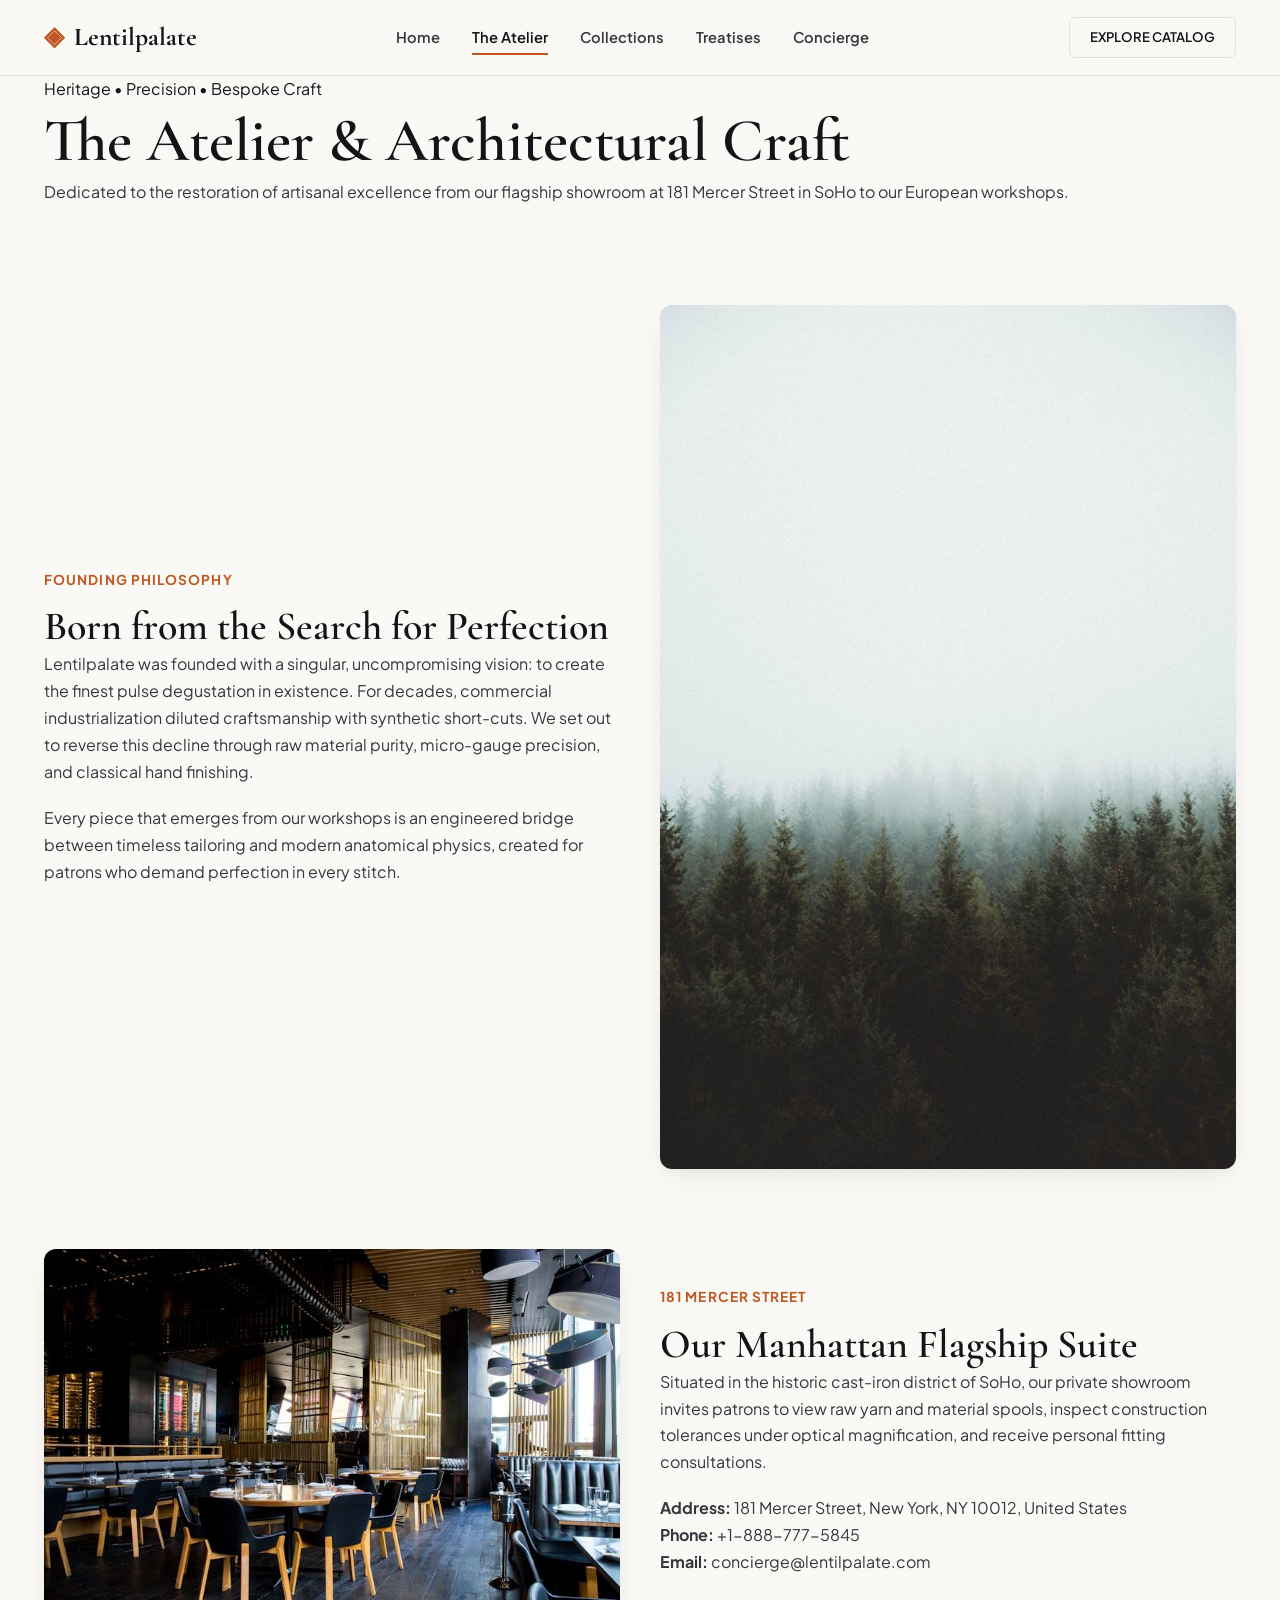
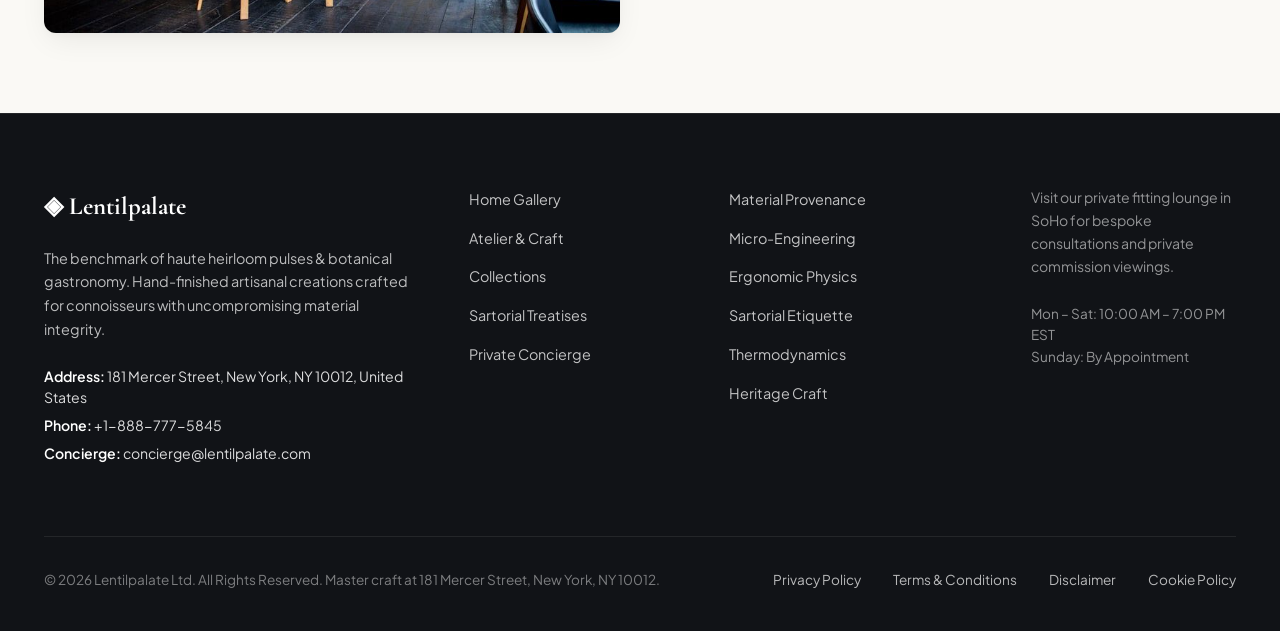
==== about.html @ ac814c1f "Add files via upload" ====
<!DOCTYPE html>
<html lang="en">
<head>
  <meta charset="UTF-8">
  <meta name="viewport" content="width=device-width, initial-scale=1.0">
  <title>The Atelier & Heritage Craft — Lentilpalate</title>
  <meta name="description" content="Discover the heritage of Lentilpalate at 181 Mercer Street, New York.">
  <link rel="canonical" href="https://lentilpalate.com/about.html">
  <link rel="preconnect" href="https://fonts.googleapis.com">
  <link rel="preconnect" href="https://fonts.gstatic.com" crossorigin>
  <link href="https://fonts.googleapis.com/css2?family=Cormorant+Garamond:ital,wght@0,400;0,600;0,700;1,400&family=Plus+Jakarta+Sans:wght@300;400;500;600;700&display=swap" rel="stylesheet">
  <link rel="stylesheet" href="/assets/css/style.css">
  <!-- Google tag (gtag.js) -->
  <script async src="https://www.googletagmanager.com/gtag/js?id=G-0LY0HY7L01"></script>
  <script>
    window.dataLayer = window.dataLayer || [];
    function gtag(){dataLayer.push(arguments);}
    gtag('js', new Date());
    gtag('config', 'G-0LY0HY7L01');
  </script>

</head>
<body>
  <!-- Mandatory Global Site Header (Exactly 1 per page) -->
  <header class="site-header">
    <div class="header-container">
      <a href="/" class="brand-logo" aria-label="Lentilpalate Home">
        <span class="logo-mark">◈</span>
        <span class="logo-text">Lentilpalate</span>
      </a>
      <nav class="desktop-nav" aria-label="Primary Navigation">
        <a href="/" class="nav-link">Home</a>
        <a href="/about.html" class="nav-link active">The Atelier</a>
        <a href="/collection.html" class="nav-link">Collections</a>
        <a href="/blog.html" class="nav-link">Treatises</a>
        <a href="/contact.html" class="nav-link">Concierge</a>
      </nav>
      <div class="header-actions">
        <a href="/collection.html" class="btn btn-sm btn-outline">Explore Catalog</a>
        <button id="drawer-toggle" class="mobile-toggle" aria-label="Open Navigation Menu">
          <span class="hamburger-bar"></span>
          <span class="hamburger-bar"></span>
          <span class="hamburger-bar"></span>
        </button>
      </div>
    </div>
  </header>

  <!-- Mandatory Mobile Navigation Drawer (Exactly 1 per page) -->
  <div class="mobile-drawer" id="mobile-drawer" aria-hidden="true">
    <div class="drawer-header">
      <div class="drawer-brand">Lentilpalate</div>
      <button id="drawer-close" class="drawer-close-btn" aria-label="Close Navigation Menu">&times;</button>
    </div>
    <nav class="drawer-nav" aria-label="Mobile Navigation">
      <a href="/" class="drawer-link">Home</a>
      <a href="/about.html" class="drawer-link active">The Atelier &amp; Craft</a>
      <a href="/collection.html" class="drawer-link">Curated Heirloom Pulse Vitrine</a>
      <a href="/blog.html" class="drawer-link">Sartorial Treatises</a>
      <a href="/contact.html" class="drawer-link">Private Concierge</a>
    </nav>
    <div class="drawer-footer">
      <p class="drawer-contact-title">Manhattan Atelier &amp; Suite</p>
      <p class="drawer-contact-info">181 Mercer Street, New York, NY 10012, United States</p>
      <p class="drawer-contact-info">Tel: +1-888-777-5845</p>
      <p class="drawer-contact-info">Email: concierge@lentilpalate.com</p>
    </div>
  </div>
  <div id="drawer-overlay" class="drawer-overlay"></div>
  <section class="page-hero">
    <div class="container">
      <span class="hero-badge">Heritage &bull; Precision &bull; Bespoke Craft</span>
      <h1>The Atelier &amp; Architectural Craft</h1>
      <p class="lead">Dedicated to the restoration of artisanal excellence from our flagship showroom at 181 Mercer Street in SoHo to our European workshops.</p>
    </div>
  </section>
  <main class="section">
    <div class="container">
      <div class="grid-2" style="margin-bottom: 5rem;">
        <div>
          <div class="section-subtitle">Founding Philosophy</div>
          <h2>Born from the Search for Perfection</h2>
          <p>Lentilpalate was founded with a singular, uncompromising vision: to create the finest pulse degustation in existence. For decades, commercial industrialization diluted craftsmanship with synthetic short-cuts. We set out to reverse this decline through raw material purity, micro-gauge precision, and classical hand finishing.</p>
          <p>Every piece that emerges from our workshops is an engineered bridge between timeless tailoring and modern anatomical physics, created for patrons who demand perfection in every stitch.</p>
        </div>
        <div style="border-radius: var(--radius-md); overflow: hidden; box-shadow: var(--shadow-md);"><img src="/assets/images/blog_inline_apothecary_jars.jpg" alt="Atelier craft"></div>
      </div>
      <div class="grid-2">
        <div style="border-radius: var(--radius-md); overflow: hidden; box-shadow: var(--shadow-md);"><img src="/assets/images/blog_inline_dining_salon.jpg" alt="Artisan inspection"></div>
        <div>
          <div class="section-subtitle">181 Mercer Street</div>
          <h2>Our Manhattan Flagship Suite</h2>
          <p>Situated in the historic cast-iron district of SoHo, our private showroom invites patrons to view raw yarn and material spools, inspect construction tolerances under optical magnification, and receive personal fitting consultations.</p>
          <p><strong>Address:</strong> 181 Mercer Street, New York, NY 10012, United States<br><strong>Phone:</strong> +1-888-777-5845<br><strong>Email:</strong> concierge@lentilpalate.com</p>
        </div>
      </div>
    </div>
  </main>
  <!-- Mandatory Global Site Footer (Minimalist 4-Column Horizontal Spread Layout) -->
  <footer class="site-footer">
    <div class="container">
      <div class="footer-grid">
        <div class="footer-col">
          <div class="footer-brand">◈ Lentilpalate</div>
          <p class="footer-desc">
            The benchmark of haute heirloom pulses & botanical gastronomy. Hand-finished artisanal creations crafted for connoisseurs with uncompromising material integrity.
          </p>
          <div class="footer-contact-item"><strong>Address:</strong> 181 Mercer Street, New York, NY 10012, United States</div>
          <div class="footer-contact-item"><strong>Phone:</strong> +1-888-777-5845</div>
          <div class="footer-contact-item"><strong>Concierge:</strong> concierge@lentilpalate.com</div>
        </div>
        <div class="footer-col">
          <ul class="footer-links">
            <li><a href="/">Home Gallery</a></li>
            <li><a href="/about.html">Atelier &amp; Craft</a></li>
            <li><a href="/collection.html">Collections</a></li>
            <li><a href="/blog.html">Sartorial Treatises</a></li>
            <li><a href="/contact.html">Private Concierge</a></li>
          </ul>
        </div>
        <div class="footer-col">
          <ul class="footer-links">
            <li><a href="/blog/material-provenance-and-fiber-crystallography.html">Material Provenance</a></li>
            <li><a href="/blog/micro-engineering-tolerances-and-finishing.html">Micro-Engineering</a></li>
            <li><a href="/blog/biomechanical-ergonomics-and-wearer-physics.html">Ergonomic Physics</a></li>
            <li><a href="/blog/sartorial-color-theory-and-formal-etiquette.html">Sartorial Etiquette</a></li>
            <li><a href="/blog/hygroscopic-microclimate-thermodynamics.html">Thermodynamics</a></li>
            <li><a href="/blog/bespoke-craftsmanship-and-heritage-methods.html">Heritage Craft</a></li>
          </ul>
        </div>
        <div class="footer-col">
          <p class="footer-salon-desc">
            Visit our private fitting lounge in SoHo for bespoke consultations and private commission viewings.
          </p>
          <p class="footer-hours">
            Mon &ndash; Sat: 10:00 AM &ndash; 7:00 PM<br>EST<br>Sunday: By Appointment
          </p>
        </div>
      </div>
      <div class="footer-bottom">
        <p>&copy; 2026 Lentilpalate Ltd. All Rights Reserved. Master craft at 181 Mercer Street, New York, NY 10012.</p>
        <div class="footer-legal-links">
          <a href="/privacy-policy.html">Privacy Policy</a>
          <a href="/terms-and-conditions.html">Terms &amp; Conditions</a>
          <a href="/disclaimer.html">Disclaimer</a>
          <a href="/cookie-policy.html">Cookie Policy</a>
        </div>
      </div>
    </div>
  </footer>
  <script src="/assets/js/main.js"></script>
</body>
</html>
---- assets/css/style.css ----
/* Master Design System — lentilpalate (Haute Commercial Paid Theme) */
:root {
  --color-primary: #121417;
  --color-primary-dark: #0A0C0E;
  --color-dew: #C05621;
  --color-dew-dark: #9C4215;
  --color-gold: #B45309;
  --color-bg: #FAF9F5;
  --color-surface: #FFFFFF;
  --color-surface-elevated: #F5F2EA;
  --color-text-main: #121417;
  --color-text-body: #33383F;
  --color-text-muted: #6B7280;
  --color-border: #E5E0D8;
  --color-border-light: #F0EDE6;
  --font-serif: 'Cormorant Garamond', Georgia, serif;
  --font-sans: 'Plus Jakarta Sans', -apple-system, BlinkMacSystemFont, sans-serif;
  --transition-smooth: all 0.25s cubic-bezier(0.16, 1, 0.3, 1);
  --shadow-sm: 0 2px 6px rgba(0, 0, 0, 0.04);
  --shadow-md: 0 10px 30px -5px rgba(0, 0, 0, 0.08), 0 4px 10px -2px rgba(0, 0, 0, 0.03);
  --shadow-lg: 0 20px 45px -10px rgba(0, 0, 0, 0.12);
  --radius-sm: 6px;
  --radius-md: 12px;
  --radius-pill: 9999px;
  --container-max: 1240px;
}
*, *::before, *::after { box-sizing: border-box; margin: 0; padding: 0; }
html { font-size: 16px; scroll-behavior: smooth; }
body { font-family: var(--font-sans); background: var(--color-bg); color: var(--color-text-main); line-height: 1.68; overflow-x: hidden; }
h1, h2, h3, h4 { font-family: var(--font-serif); color: #121417 !important; line-height: 1.25; font-weight: 600; }
h1 { font-size: clamp(2.2rem, 5vw, 3.8rem); }
h2 { font-size: clamp(1.8rem, 4vw, 2.5rem); }
h3 { font-size: 1.4rem; }
p { margin-bottom: 1.2rem; color: #33383F !important; }
a { color: #121417; text-decoration: none; transition: var(--transition-smooth); }
a:hover { color: var(--color-dew); }
img { max-width: 100%; height: auto; display: block; }
.container { max-width: var(--container-max); margin: 0 auto; padding: 0 1.5rem; }
.text-center { text-align: center; }
.text-muted { color: var(--color-text-muted) !important; }
.text-white { color: #FFFFFF !important; }

/* Paid Theme Top Announcement Bar */
.announcement-bar { background: #121417; color: #FAF9F5; padding: 0.55rem 1rem; font-size: 0.8rem; font-weight: 500; letter-spacing: 0.03em; text-align: center; border-bottom: 1px solid rgba(255, 255, 255, 0.1); }
.announcement-bar a { color: #E5E0D8; text-decoration: underline; }
.announcement-bar a:hover { color: #FFFFFF; }

/* Paid Theme Header */
.site-header { position: sticky; top: 0; left: 0; width: 100%; z-index: 1000; background: rgba(250, 249, 245, 0.94); backdrop-filter: blur(16px); -webkit-backdrop-filter: blur(16px); border-bottom: 1px solid var(--color-border); }
.header-container { max-width: var(--container-max); margin: 0 auto; padding: 1rem 1.5rem; display: flex; align-items: center; justify-content: space-between; }
.brand-logo { display: flex; align-items: center; gap: 0.6rem; color: #121417 !important; font-family: var(--font-serif); font-size: 1.6rem; font-weight: 700; }
.brand-logo:hover { color: var(--color-dew) !important; }
.logo-mark { color: var(--color-dew); }
.desktop-nav { display: flex; align-items: center; gap: 2rem; }
.nav-link { color: #33383F !important; font-size: 0.92rem; font-weight: 600; position: relative; padding: 0.3rem 0; }
.nav-link:hover, .nav-link.active { color: #121417 !important; }
.nav-link.active::after { content: ''; position: absolute; bottom: 0; left: 0; width: 100%; height: 2px; background: var(--color-dew); }
.header-actions { display: flex; align-items: center; gap: 1rem; }
.header-actions .btn-outline { color: #121417 !important; border-color: var(--color-border); }
.header-actions .btn-outline:hover { background: #121417; color: #FFFFFF !important; border-color: #121417; }
.mobile-toggle { display: none; background: transparent; border: none; cursor: pointer; padding: 0.5rem; flex-direction: column; gap: 5px; }
.hamburger-bar { display: block; width: 24px; height: 2px; background: #121417; }

/* Mobile Drawer (Paid Theme) */
.mobile-drawer { position: fixed; top: 0; right: -320px; width: 300px; height: 100vh; background: #121417; z-index: 2000; display: flex; flex-direction: column; box-shadow: var(--shadow-lg); transition: transform 0.35s ease; padding: 2rem 1.5rem; overflow-y: auto; color: #FFFFFF; }
.mobile-drawer.open { transform: translateX(-320px); }
.mobile-drawer p { color: rgba(255, 255, 255, 0.85) !important; font-size: 0.88rem; }
.drawer-overlay { position: fixed; top: 0; left: 0; width: 100vw; height: 100vh; background: rgba(0, 0, 0, 0.75); backdrop-filter: blur(4px); z-index: 1999; opacity: 0; visibility: hidden; transition: opacity 0.3s ease; }
.drawer-overlay.active { opacity: 1; visibility: visible; }
.drawer-header { display: flex; align-items: center; justify-content: space-between; margin-bottom: 2rem; padding-bottom: 1rem; border-bottom: 1px solid rgba(255, 255, 255, 0.12); }
.drawer-brand { font-family: var(--font-serif); font-size: 1.4rem; color: #FFFFFF !important; font-weight: 700; }
.drawer-close-btn { background: transparent; border: none; color: #FFFFFF !important; font-size: 2rem; cursor: pointer; }
.drawer-nav { display: flex; flex-direction: column; gap: 1.2rem; }
.drawer-link { color: rgba(255, 255, 255, 0.9) !important; font-size: 1.1rem; }
.drawer-link:hover { color: var(--color-dew) !important; padding-left: 0.5rem; }
.drawer-footer { margin-top: auto; padding-top: 1.5rem; border-top: 1px solid rgba(255, 255, 255, 0.12); }
.drawer-contact-title { font-weight: 700; color: #FAF9F5 !important; margin-bottom: 0.4rem; text-transform: uppercase; font-size: 0.85rem; }
.drawer-contact-info { color: rgba(255, 255, 255, 0.88) !important; margin-bottom: 0.25rem; font-size: 0.85rem; }

/* Paid Theme Buttons */
.btn { display: inline-flex; align-items: center; justify-content: center; padding: 0.85rem 1.85rem; font-size: 0.92rem; font-weight: 600; text-transform: uppercase; border-radius: var(--radius-sm); cursor: pointer; transition: var(--transition-smooth); border: 1px solid transparent; }
.btn-primary { background: #121417; color: #FFFFFF !important; }
.btn-primary:hover { background: var(--color-dew); color: #FFFFFF !important; transform: translateY(-2px); box-shadow: var(--shadow-md); }
.btn-gold { background: var(--color-dew); color: #FFFFFF !important; font-weight: 700; }
.btn-gold:hover { background: var(--color-primary-dark); color: #FFFFFF !important; transform: translateY(-2px); }
.btn-outline { background: transparent; color: #121417 !important; border-color: var(--color-border); }
.btn-outline:hover { background: #121417; color: #FFFFFF !important; border-color: #121417; transform: translateY(-2px); }
.btn-outline-white { background: transparent; color: #FFFFFF !important; border-color: rgba(255,255,255,0.6); }
.btn-outline-white:hover { background: #FFFFFF; color: #121417 !important; }
.btn-sm { padding: 0.55rem 1.25rem; font-size: 0.82rem; }

/* Paid Theme Sections */
.section { padding: 5rem 0; }
.section-light { background: var(--color-surface); }
.section-dark { background: #121417; color: #FFFFFF; }
.section-dark h2, .section-dark h3 { color: #FFFFFF !important; }
.section-dark p { color: rgba(255, 255, 255, 0.85) !important; }
.section-header { margin-bottom: 3.5rem; }
.section-subtitle { color: var(--color-dew); text-transform: uppercase; letter-spacing: 0.08em; font-weight: 700; font-size: 0.85rem; margin-bottom: 0.6rem; }
.grid-2 { display: grid; grid-template-columns: repeat(auto-fit, minmax(420px, 1fr)); gap: 2.5rem; align-items: center; }
.grid-3 { display: grid; grid-template-columns: repeat(auto-fit, minmax(320px, 1fr)); gap: 2rem; }
.grid-4 { display: grid; grid-template-columns: repeat(auto-fit, minmax(240px, 1fr)); gap: 1.5rem; }

/* Paid Theme E-Commerce Components */
.trust-bar { background: #FFFFFF; border-top: 1px solid var(--color-border); border-bottom: 1px solid var(--color-border); padding: 2.2rem 0; }
.trust-grid { display: grid; grid-template-columns: repeat(auto-fit, minmax(240px, 1fr)); gap: 2rem; }
.trust-item { display: flex; align-items: center; gap: 1rem; }
.trust-icon-box { width: 44px; height: 44px; border-radius: 10px; background: #FDF4ED; color: var(--color-dew); display: flex; align-items: center; justify-content: center; font-size: 1.2rem; flex-shrink: 0; font-weight: bold; }
.trust-title { font-size: 0.95rem; font-weight: 700; color: #121417; margin-bottom: 0.2rem; }
.trust-desc { font-size: 0.82rem; color: #6B7280 !important; margin-bottom: 0; line-height: 1.4; }

.paid-product-card { background: #FFFFFF; border: 1px solid var(--color-border); border-radius: var(--radius-md); overflow: hidden; transition: var(--transition-smooth); display: flex; flex-direction: column; position: relative; }
.paid-product-card:hover { transform: translateY(-6px); box-shadow: var(--shadow-md); border-color: #D3C9BD; }
.paid-product-badge { position: absolute; top: 1rem; left: 1rem; background: #121417; color: #FAF9F5; padding: 0.3rem 0.75rem; font-size: 0.72rem; font-weight: 700; text-transform: uppercase; letter-spacing: 0.05em; border-radius: var(--radius-pill); z-index: 2; }
.paid-product-img-wrap { position: relative; height: 320px; overflow: hidden; background: #F4F1EA; }
.paid-product-img-wrap img { width: 100%; height: 100%; object-fit: cover; transition: transform 0.5s ease; }
.paid-product-card:hover .paid-product-img-wrap img { transform: scale(1.05); }
.paid-product-body { padding: 1.6rem; display: flex; flex-direction: column; flex-grow: 1; }
.paid-product-rating { display: flex; align-items: center; gap: 0.4rem; font-size: 0.82rem; color: #D97706; margin-bottom: 0.6rem; }
.paid-product-title { font-family: var(--font-serif); font-size: 1.25rem; font-weight: 700; color: #121417; margin-bottom: 0.4rem; }
.paid-product-price { display: flex; align-items: baseline; gap: 0.6rem; margin-bottom: 0.8rem; }
.price-current { font-size: 1.25rem; font-weight: 700; color: #121417; }
.price-original { font-size: 0.95rem; text-decoration: line-line-through; color: #9CA3AF; }
.swatch-group { display: flex; gap: 0.45rem; margin: 0.6rem 0 1.2rem; }
.swatch-dot { width: 16px; height: 16px; border-radius: 50%; border: 1px solid rgba(0,0,0,0.15); display: inline-block; cursor: pointer; }

.anatomy-step { display: flex; gap: 1.2rem; align-items: flex-start; padding: 1.4rem; background: #FFFFFF; border: 1px solid var(--color-border); border-radius: var(--radius-md); transition: var(--transition-smooth); }
.anatomy-step:hover { border-color: var(--color-dew); transform: translateX(4px); box-shadow: var(--shadow-sm); }
.step-badge { width: 36px; height: 36px; border-radius: 50%; background: #121417; color: #FAF9F5; font-weight: 700; font-size: 0.88rem; display: flex; align-items: center; justify-content: center; flex-shrink: 0; }

/* Cards */
.card { background: var(--color-surface); border: 1px solid var(--color-border); border-radius: var(--radius-md); overflow: hidden; transition: var(--transition-smooth); box-shadow: var(--shadow-sm); display: flex; flex-direction: column; }
.card:hover { transform: translateY(-5px); box-shadow: var(--shadow-md); }
.card-image-wrap { position: relative; height: 280px; overflow: hidden; background: #E2E8F0; }
.card-image-wrap img { width: 100%; height: 100%; object-fit: cover; transition: transform 0.6s ease; }
.card:hover .card-image-wrap img { transform: scale(1.05); }
.card-tag { position: absolute; top: 1rem; left: 1rem; background: #121417; color: #FFF; padding: 0.25rem 0.75rem; font-size: 0.75rem; font-weight: 600; border-radius: var(--radius-sm); text-transform: uppercase; }
.card-body { padding: 1.8rem; display: flex; flex-direction: column; flex-grow: 1; }
.card-specs { display: flex; flex-wrap: wrap; gap: 0.8rem; margin: 1rem 0 1.2rem; padding-top: 1rem; border-top: 1px solid var(--color-border-light); font-size: 0.85rem; color: var(--color-text-muted); }

.pillar-card { padding: 2.2rem; background: var(--color-surface); border-radius: var(--radius-md); border: 1px solid var(--color-border); }
.pillar-icon { width: 52px; height: 52px; border-radius: 50%; background: #FDF4ED; color: var(--color-dew); display: flex; align-items: center; justify-content: center; font-size: 1.4rem; margin-bottom: 1.4rem; }

.step-card { background: var(--color-surface); border: 1px solid var(--color-border); border-radius: var(--radius-md); padding: 2rem; position: relative; }
.step-number { font-family: var(--font-serif); font-size: 2.5rem; font-weight: 700; color: var(--color-dew); line-height: 1; margin-bottom: 0.8rem; }

.testimonial-card { background: var(--color-surface); border: 1px solid var(--color-border); border-radius: var(--radius-md); padding: 2rem; box-shadow: var(--shadow-sm); }
.testimonial-rating { color: #D97706; font-size: 1.1rem; margin-bottom: 0.8rem; }
.testimonial-quote { font-style: italic; color: var(--color-text-body); margin-bottom: 1.2rem; line-height: 1.7; }
.testimonial-author { border-top: 1px solid var(--color-border-light); padding-top: 0.8rem; }
.testimonial-name { font-weight: 700; color: var(--color-primary); }
.testimonial-role { font-size: 0.85rem; color: var(--color-text-muted); }

.filter-bar { display: flex; flex-wrap: wrap; gap: 0.75rem; justify-content: center; margin-bottom: 3rem; }
.filter-btn { padding: 0.6rem 1.4rem; border-radius: 50px; background: var(--color-surface); border: 1px solid var(--color-border); color: var(--color-text-main); font-size: 0.88rem; font-weight: 600; cursor: pointer; transition: var(--transition-smooth); }
.filter-btn:hover, .filter-btn.active { background: #121417; color: #FFF; }

/* Tables */
.data-table-wrap { overflow-x: auto; margin: 2.5rem 0; border-radius: var(--radius-md); border: 1px solid var(--color-border); }
.spec-table { width: 100%; border-collapse: collapse; background: #FFF; text-align: left; font-size: 0.92rem; }
.spec-table th { background: #121417; color: #FFF; padding: 1rem 1.2rem; }
.spec-table td { padding: 0.95rem 1.2rem; border-bottom: 1px solid var(--color-border-light); color: var(--color-text-body); }
.spec-table tr:nth-child(even) td { background: #FDFBF7; }

/* Treatises */
.treatise-container { max-width: 860px; margin: 0 auto; padding: 3rem 1.5rem 5rem; }
.article-header { margin-bottom: 2.5rem; }
.article-meta { display: flex; align-items: center; flex-wrap: wrap; gap: 1.2rem; margin: 1.2rem 0; font-size: 0.9rem; color: var(--color-text-muted); }
.article-hero-figure { margin: 2rem 0 3rem; border-radius: var(--radius-md); overflow: hidden; border: 1px solid var(--color-border); }
.article-hero-figure img { width: 100%; height: auto; }
.article-hero-figure figcaption { padding: 0.85rem 1.2rem; background: #FFF; font-size: 0.85rem; color: var(--color-text-muted); font-style: italic; border-top: 1px solid var(--color-border-light); }
.article-content { font-size: 1.05rem; line-height: 1.8; color: #2D3748; }
.faq-section { margin: 3.5rem 0; }
.faq-item { border: 1px solid var(--color-border); border-radius: var(--radius-sm); margin-bottom: 1rem; background: #FFF; overflow: hidden; }
.faq-question { width: 100%; padding: 1.25rem 1.5rem; text-align: left; background: #FFF; border: none; font-family: var(--font-serif); font-size: 1.2rem; font-weight: 600; color: #121417; cursor: pointer; display: flex; justify-content: space-between; align-items: center; }
.faq-icon { font-size: 1.2rem; transition: transform 0.3s ease; }
.faq-item.active .faq-icon { transform: rotate(45deg); }
.faq-answer { padding: 0 1.5rem 1.5rem; line-height: 1.7; color: var(--color-text-body); }

.author-card { display: flex; align-items: center; gap: 1.5rem; padding: 2rem; background: #FFF; border: 1px solid var(--color-border); border-radius: var(--radius-md); margin-top: 4rem; }
.author-avatar { width: 72px; height: 72px; border-radius: 50%; background: #F4F1EA; color: var(--color-dew); display: flex; align-items: center; justify-content: center; font-size: 1.8rem; font-weight: 700; flex-shrink: 0; }
.author-info h4 { margin-bottom: 0.3rem; color: #121417; }
.author-bio { font-size: 0.9rem; color: var(--color-text-muted); margin-bottom: 0; }

/* Forms & Contact */
.contact-grid { display: grid; grid-template-columns: 1fr 1fr; gap: 3.5rem; }
.form-group { margin-bottom: 1.5rem; }
.form-label { display: block; font-size: 0.88rem; font-weight: 600; margin-bottom: 0.5rem; color: #121417; }
.form-input, .form-textarea { width: 100%; padding: 0.9rem 1.2rem; border: 1px solid var(--color-border); border-radius: var(--radius-sm); font-family: var(--font-sans); font-size: 0.95rem; background: #FFF; color: #121417; transition: var(--transition-smooth); }
.form-input:focus, .form-textarea:focus { outline: none; border-color: #121417; box-shadow: 0 0 0 3px rgba(18, 20, 23, 0.1); }
.form-textarea { resize: vertical; min-height: 140px; }

.site-footer {
  background: #111317 !important;
  color: #FAF9F5 !important;
  padding: 4.5rem 0 2.5rem;
  border-top: 1px solid rgba(255, 255, 255, 0.08);
}
.site-footer .footer-grid {
  display: grid;
  grid-template-columns: 1.8fr 1fr 1.2fr 1fr;
  gap: 3.5rem;
  margin-bottom: 4rem;
  align-items: start;
}
.site-footer .footer-brand {
  font-family: var(--font-serif);
  font-size: 1.55rem;
  font-weight: 700;
  color: #FFFFFF !important;
  margin-bottom: 1.2rem;
}
.site-footer .footer-desc {
  color: rgba(255, 255, 255, 0.72) !important;
  font-size: 0.9rem;
  line-height: 1.65;
  margin-bottom: 1.5rem;
  max-width: 380px;
}
.site-footer .footer-contact-item {
  font-size: 0.88rem;
  color: rgba(255, 255, 255, 0.85) !important;
  margin-bottom: 0.45rem;
  line-height: 1.5;
}
.site-footer .footer-contact-item strong {
  color: #FFFFFF !important;
  font-weight: 600;
}
.site-footer .footer-links {
  list-style: none;
  display: flex;
  flex-direction: column;
  gap: 0.75rem;
  padding: 0;
  margin: 0;
}
.site-footer .footer-links a {
  color: rgba(255, 255, 255, 0.75) !important;
  font-size: 0.9rem;
  text-decoration: none;
  transition: var(--transition-smooth);
  display: inline-block;
}
.site-footer .footer-links a:hover {
  color: #FFFFFF !important;
  transform: translateX(3px);
}
.site-footer .footer-salon-desc {
  color: rgba(255, 255, 255, 0.55) !important;
  font-size: 0.88rem;
  line-height: 1.65;
  margin-bottom: 1.5rem;
  max-width: 260px;
}
.site-footer .footer-hours {
  color: rgba(255, 255, 255, 0.55) !important;
  font-size: 0.85rem;
  line-height: 1.6;
}
.site-footer .footer-bottom {
  border-top: 1px solid rgba(255, 255, 255, 0.08);
  padding-top: 2rem;
  display: flex;
  align-items: center;
  justify-content: space-between;
  flex-wrap: wrap;
  gap: 1.5rem;
  font-size: 0.85rem;
}
.site-footer .footer-bottom p {
  color: rgba(255, 255, 255, 0.45) !important;
  margin-bottom: 0;
}
.site-footer .footer-legal-links {
  display: flex;
  align-items: center;
  gap: 2rem;
  flex-wrap: wrap;
}
.site-footer .footer-legal-links a {
  color: rgba(255, 255, 255, 0.7) !important;
  font-size: 0.85rem;
  text-decoration: none;
  transition: var(--transition-smooth);
}
.site-footer .footer-legal-links a:hover {
  color: #FFFFFF !important;
  text-decoration: underline;
}

@media (max-width: 992px) {
  .desktop-nav { display: none; }
  .mobile-toggle { display: flex; }
  .contact-grid { grid-template-columns: 1fr; }
  .site-footer .footer-grid { grid-template-columns: 1fr 1fr; gap: 2.5rem; }
}
@media (max-width: 640px) {
  .site-footer .footer-grid { grid-template-columns: 1fr; gap: 2rem; }
  .site-footer .footer-bottom { flex-direction: column; text-align: center; gap: 1.2rem; }
  .site-footer .footer-legal-links { justify-content: center; gap: 1.2rem; }
  .grid-2 { grid-template-columns: 1fr; }
}
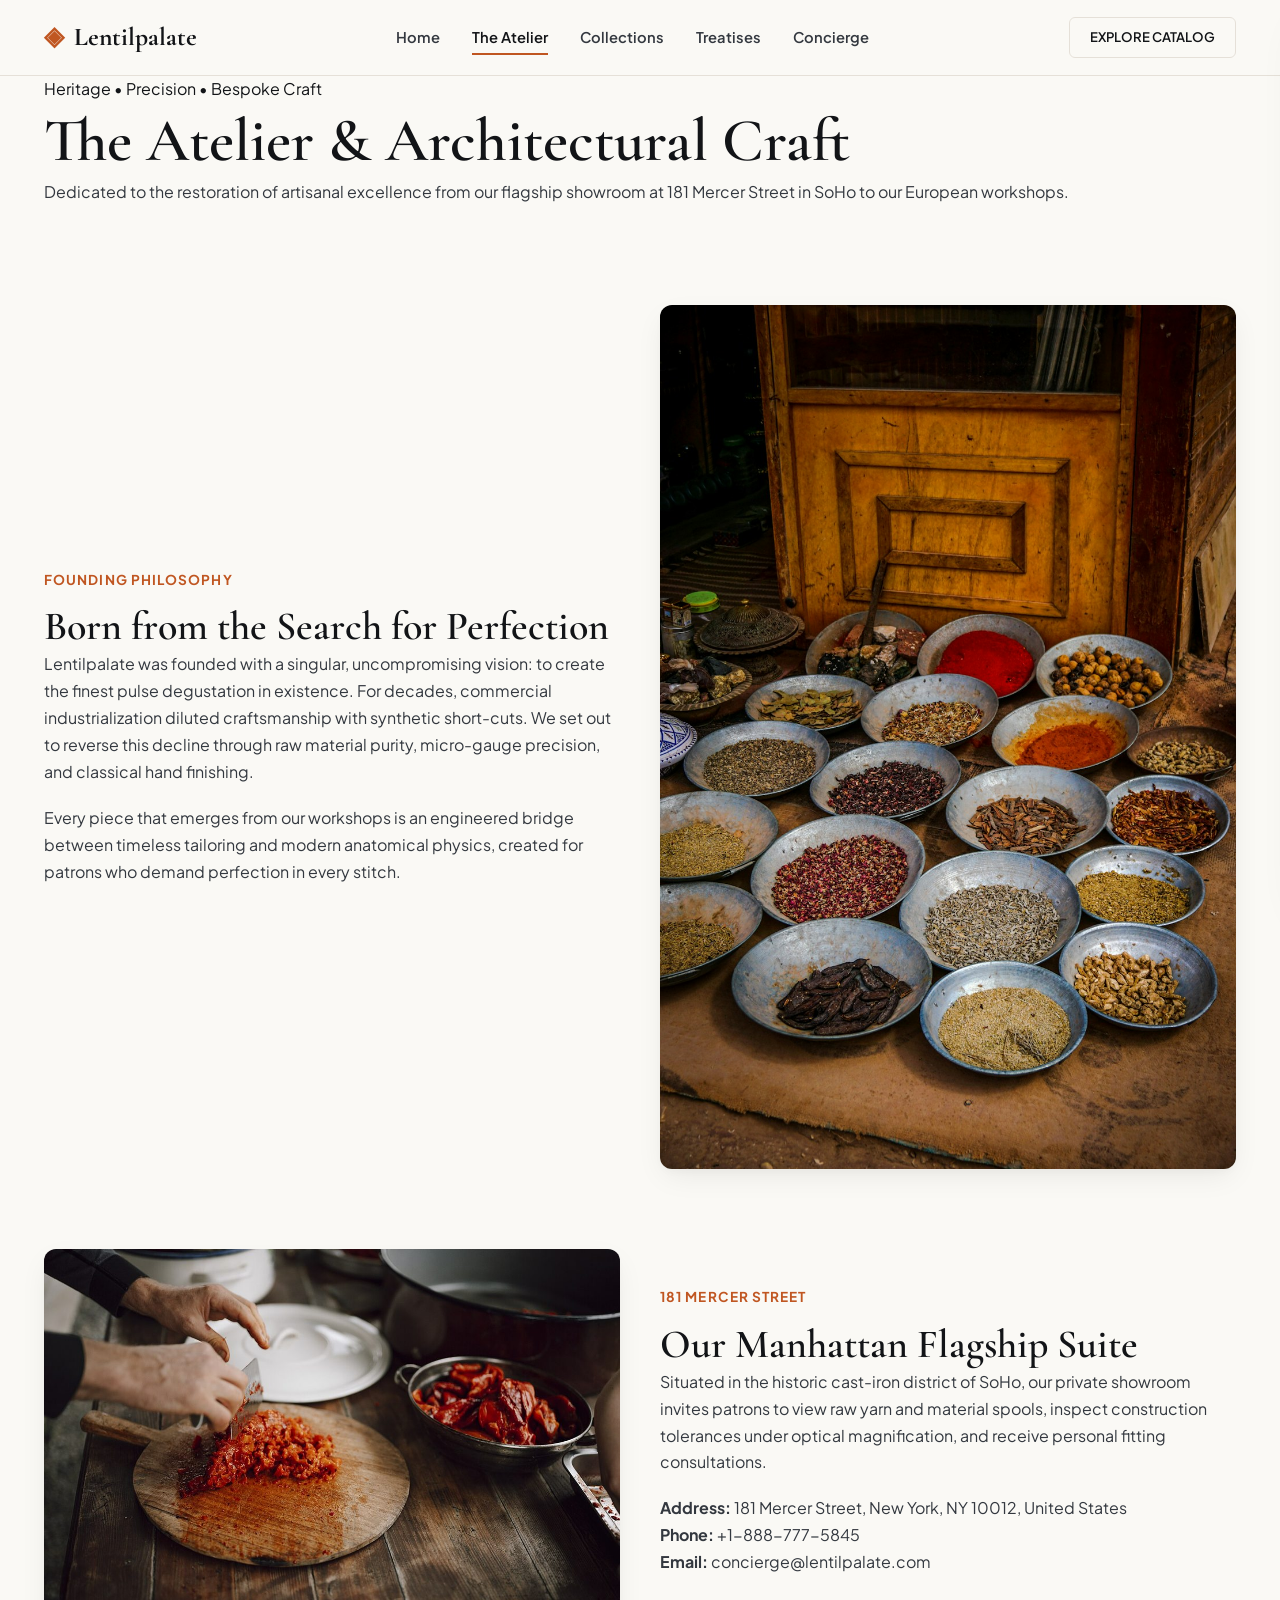
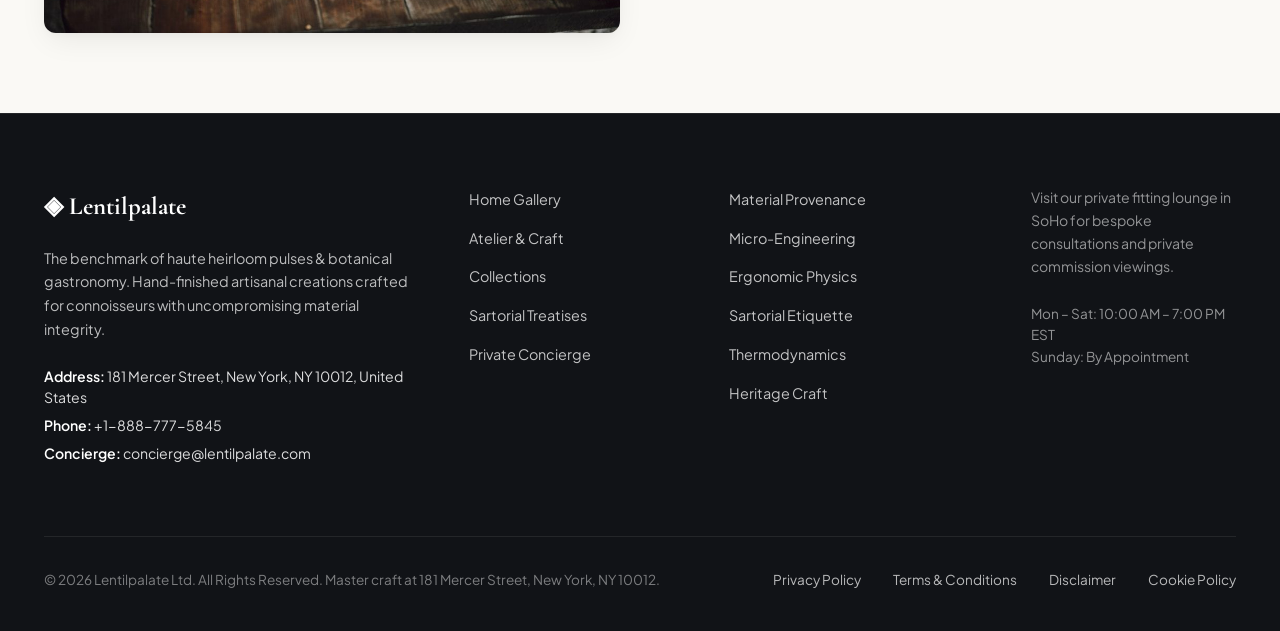
==== commit c11eb217: "Add files via upload" ====
--- a/about.html
+++ b/about.html
@@ -83,10 +83,10 @@
           <p>Lentilpalate was founded with a singular, uncompromising vision: to create the finest pulse degustation in existence. For decades, commercial industrialization diluted craftsmanship with synthetic short-cuts. We set out to reverse this decline through raw material purity, micro-gauge precision, and classical hand finishing.</p>
           <p>Every piece that emerges from our workshops is an engineered bridge between timeless tailoring and modern anatomical physics, created for patrons who demand perfection in every stitch.</p>
         </div>
-        <div style="border-radius: var(--radius-md); overflow: hidden; box-shadow: var(--shadow-md);"><img src="/assets/images/blog_inline_apothecary_jars.jpg" alt="Atelier craft"></div>
+        <div style="border-radius: var(--radius-md); overflow: hidden; box-shadow: var(--shadow-md);"><img src="/assets/images/blog_spice_history.jpg" alt="Atelier craft"></div>
       </div>
       <div class="grid-2">
-        <div style="border-radius: var(--radius-md); overflow: hidden; box-shadow: var(--shadow-md);"><img src="/assets/images/blog_inline_dining_salon.jpg" alt="Artisan inspection"></div>
+        <div style="border-radius: var(--radius-md); overflow: hidden; box-shadow: var(--shadow-md);"><img src="/assets/images/kitchen_atelier_prep.jpg" alt="Artisan inspection"></div>
         <div>
           <div class="section-subtitle">181 Mercer Street</div>
           <h2>Our Manhattan Flagship Suite</h2>
--- a/assets/css/style.css
+++ b/assets/css/style.css
@@ -301,3 +301,64 @@
   .site-footer .footer-legal-links { justify-content: center; gap: 1.2rem; }
   .grid-2 { grid-template-columns: 1fr; }
 }
+
+/* Policy & Legal Governance Layout */
+.policy-page-wrapper {
+  padding: 4.5rem 0 6rem;
+  background: #FDFBF7;
+  min-height: 60vh;
+}
+.policy-container {
+  max-width: 920px;
+  margin: 0 auto;
+  padding: 0 1.5rem;
+}
+.policy-box {
+  background: #FFFFFF;
+  border: 1px solid #E8E2D9;
+  border-left: 4px solid var(--color-gold);
+  border-radius: var(--radius-sm);
+  padding: 1.5rem 2rem;
+  margin-bottom: 2.2rem;
+  box-shadow: 0 2px 10px rgba(15, 23, 21, 0.04);
+  font-size: 0.96rem;
+  line-height: 1.7;
+  color: #374151;
+}
+.policy-box strong {
+  color: var(--color-primary);
+}
+.policy-block {
+  background: #FFFFFF;
+  border: 1px solid #E8E2D9;
+  border-radius: var(--radius-md);
+  padding: 2.5rem 2.8rem;
+  margin-bottom: 2.2rem;
+  box-shadow: 0 2px 12px rgba(15, 23, 21, 0.04);
+}
+.policy-block h2 {
+  font-family: var(--font-serif);
+  font-size: 1.55rem;
+  color: var(--color-primary);
+  margin-bottom: 1.4rem;
+  padding-bottom: 0.85rem;
+  border-bottom: 1px solid #EFEAE3;
+  font-weight: 700;
+}
+.policy-p {
+  font-size: 1.02rem;
+  line-height: 1.85;
+  color: #374151;
+  margin-bottom: 1.35rem;
+}
+.policy-p:last-child {
+  margin-bottom: 0;
+}
+@media (max-width: 768px) {
+  .policy-block {
+    padding: 1.8rem 1.4rem;
+  }
+  .policy-block h2 {
+    font-size: 1.3rem;
+  }
+}
